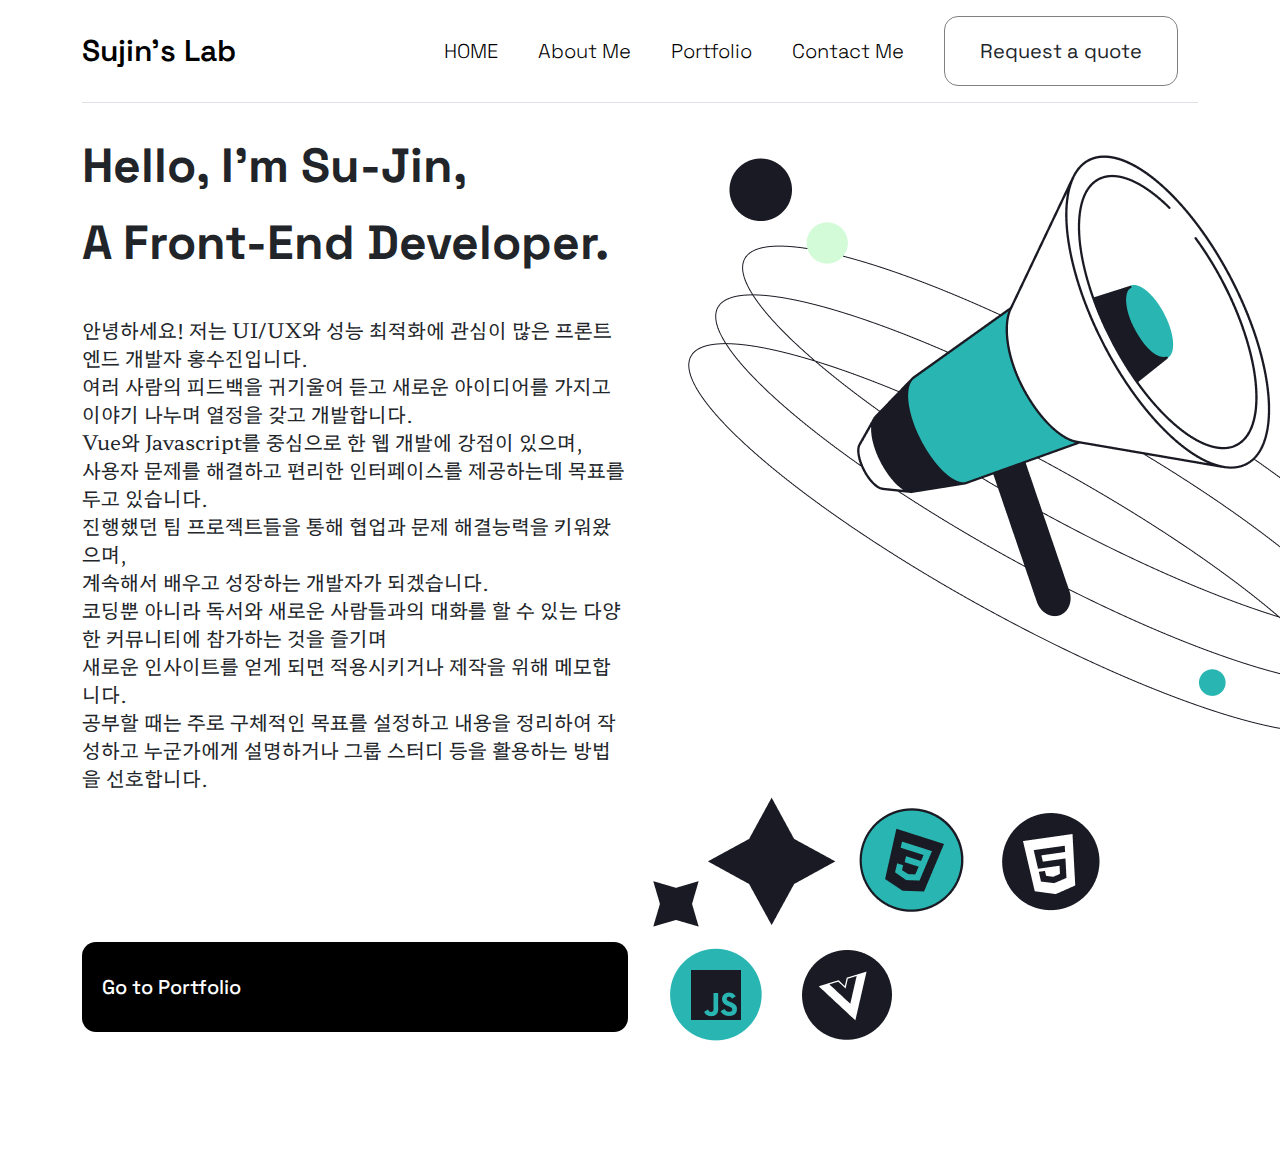
==== index.html @ 1c29b14c "📝 docs: 줄바꿈효과 추가" ====
<!DOCTYPE html>
<html lang="ko">
<head>
  <meta charset="UTF-8">
  <meta name="viewport" content="width=device-width, initial-scale=1.0">
  <title>수진의 프론트엔드 포트폴리오입니다.</title>
  <link rel="preconnect" href="https://fonts.googleapis.com">
  <link rel="preconnect" href="https://fonts.gstatic.com" crossorigin>
  <link href="https://fonts.googleapis.com/css2?family=Hahmlet:wght@100..900&family=Space+Grotesk:wght@300..700&display=swap" rel="stylesheet">
  <link rel="stylesheet" href="https://cdn.jsdelivr.net/npm/bootstrap@5.3.3/dist/css/bootstrap.min.css">
  <link rel="stylesheet" href="reset.css">
  <link rel="stylesheet" href="common.css">
  <script src="https://cdn.jsdelivr.net/npm/bootstrap@5.3.3/dist/js/bootstrap.bundle.min.js"></script>
</head>
<body>
  <header>
    <div class="container">
      <div class="header_wrapper d-flex flex-wrap justify-content-center py-3 mb-4 border-bottom">
        <h1 class="d-flex align-items-center mb-3 mb-md-0 me-md-auto link-body-emphasis"><a href="index.html" >Sujin’s Lab</a></h1>
        <nav>
          <ul class="nav nav-pills d-flex align-items-center">
            <li class="nav-item"><a href="index.html">HOME</a></li>
            <li class="nav-item"><a href="aboutme.html">About Me</a></li>
            <li class="nav-item"><a href="portfolio.html">Portfolio</a></li>
            <li class="nav-item"><a href="conatctme.html">Contact Me</a></li>
            <li class="nav-item"><a href="conatctme.html" class="btn">Request a quote</a></li>
          </ul>
        </nav>
      </div>
    </div>
  </header>

  <main>
    <div class="container">
      <div class="main_wrapper d-flex justify-content-between row">
        <div class=" col-12 col-sm-6">
          <h2 class="row text-capitalize fs-0 fw-bold">
            <span class="block">Hello, I’m Su-jin,</span>
            <span class="block">a Front-end Developer.</span>
          </h2>
          <p lang="ko">
            안녕하세요! 저는 UI/UX와 성능 최적화에 관심이 많은 프론트엔드 개발자 홍수진입니다.
            <span class="block">여러 사람의 피드백을 귀기울여 듣고 새로운 아이디어를 가지고 이야기 나누며 열정을 갖고 개발합니다.</span>
            <span class="block">Vue와 Javascript를 중심으로 한 웹 개발에 강점이 있으며,</span>
            <span class="block">사용자 문제를 해결하고 편리한 인터페이스를 제공하는데 목표를 두고 있습니다.</span>
            <span class="block">진행했던 팀 프로젝트들을 통해 협업과 문제 해결능력을 키워왔으며,</span>
            <span class="block">계속해서 배우고 성장하는 개발자가 되겠습니다.</span>
            <span class="block"></span>
            <span class="block">코딩뿐 아니라 독서와 새로운 사람들과의 대화를 할 수 있는 다양한 커뮤니티에 참가하는 것을 즐기며</span>
            <span class="block">새로운 인사이트를 얻게 되면 적용시키거나 제작을 위해 메모합니다.</span>
            <span class="block"></span>
            <span class="block">공부할 때는 주로 구체적인 목표를 설정하고 내용을 정리하여 작성하고 누군가에게 설명하거나 그룹 스터디 등을 활용하는 방법을 선호합니다.</span>
          </p>
          <div class="btn_portfolio">
            <a href="portfolio.html">
              Go to Portfolio
            </a>
          </div>
        </div>
        <div class="img_container col-12 col-sm-6">
          <!-- 메인 이미지 -->
          <img src="images/index_speaker.png" alt="Main" class="main-img" />
          
          <!-- 회전하는 이미지 -->
          <img src="images/rotate_star.png" class="rotate-img" />
      
          <!-- 깜빡이는 이미지 -->
          <img src="images/blink_star.png" class="blink-img" />
          
          <!-- 둥둥 떠다니는 이미지 -->
          <img src="images/floating_css.png" class="floate-img move-up-down" />
          <img src="images/floating_html.png" class="floate-img move-up-down" />
          <img src="images/floating_javascript.png" class="floate-img move-up-down" />
          <img src="images/floating_vue.png" class="floate-img move-up-down" />
        </div>
      </div>
    </div>
  </main>

  <footer>


  </footer>
</body>
</html>
---- common.css ----
:root{
  /* color */
  --primary: #191A23;
  --secondary: #00C6C1;
  --navy:#D3FBD8;
  --black:#000000;
  --white:#ffffff;
  --gray:#F3F3F3;
  --dark:#191A23;
  
}


/* reset */




/* common 공통 */


/* fonts */

body {
  font-family: 'Space Grotesk', 'hahmlet', sans-serif;
  font-size:20px;
  font-weight:500;
}


p:lang(ko) {
  font-family: 'hahmlet';
  font-size:18px;
  font-weight:400;
}

header{
  font-family: 'Space Grotesk';
  font-weight:300;
}


.block{
  display: block;
}


/* Header */

header h1{
  font-size:30px;
  font-weight:600;
}
header .nav-item{
  margin: 0 20px;
  line-height: 28px;
}

header .nav-item a:hover{
color:var(--secondary);
font-weight: bolder;
}

header .nav-item:last-child{
  margin-top: 0px;

}
header .nav-item .btn{
  border:0.5px solid gray;
  border-radius: 14px;
  font-size:20px;
  line-height: 28px;
  margin:0;
  padding: 20px 35px;
  line-height: 28px;
}
header .nav-item .btn:hover{
  background: var(--primary);
  color:var(--white);
}

footer{
  height: 100px;
}




/* main */

.main_wrapper h2{
  margin-bottom: 35px;
}

.main_wrapper h2 span{
  /* font-size: 60px; 부트스트랩 fs-1~6으로 전환 시도 중*/
  line-height: 77px;
}
.main_wrapper p{
  font-size: 20px;
  line-height: 28px;
}

.main_wrapper .btn_portfolio{
  background-color: var(--black);
  padding: 35px 20px;
  border-radius: 14px;
  font-size: 20px;
  margin-top: 150px;
}
.main_wrapper .btn_portfolio a{
color: var(--white);
}

/* 모바일 - Grid 반응형 내용 추가 */



/* fs폰트 크기 정리*/
.fs-0 { font-size: 3rem; }
/*.fs-1 { font-size: 2.5rem; 40px } */
/*.fs-2 { font-size: 2rem; 32px } */
/*.fs-3 { font-size: 1.75rem; 28px } */
/*.fs-4 { font-size: 1.5rem; 24px} */
/*.fs-5 { font-size: 1.25rem; 20px } */
/*.fs-6 { font-size: 1rem; 16px} */

/* md 이상, 태블릿 버전 */
@media (min-width: 768px) {
  /* .fs-md-1 { font-size: 3rem; }
  .fs-md-2 { font-size: 2.5rem; }
  .fs-md-3 { font-size: 2rem; }
  .fs-md-4 { font-size: 1.75rem; }
  .fs-md-5 { font-size: 1.5rem; }
  .fs-md-6 { font-size: 1.25rem; } */
}

/* lg 이상, PC 버전 */
@media (min-width: 992px) {
  /* .fs-lg-1 { font-size: 3.5rem; }
  .fs-lg-2 { font-size: 3rem; }
  .fs-lg-3 { font-size: 2.5rem; }
  .fs-lg-4 { font-size: 2rem; }
  .fs-lg-5 { font-size: 1.75rem; }
  .fs-lg-6 { font-size: 1.5rem; } */
}
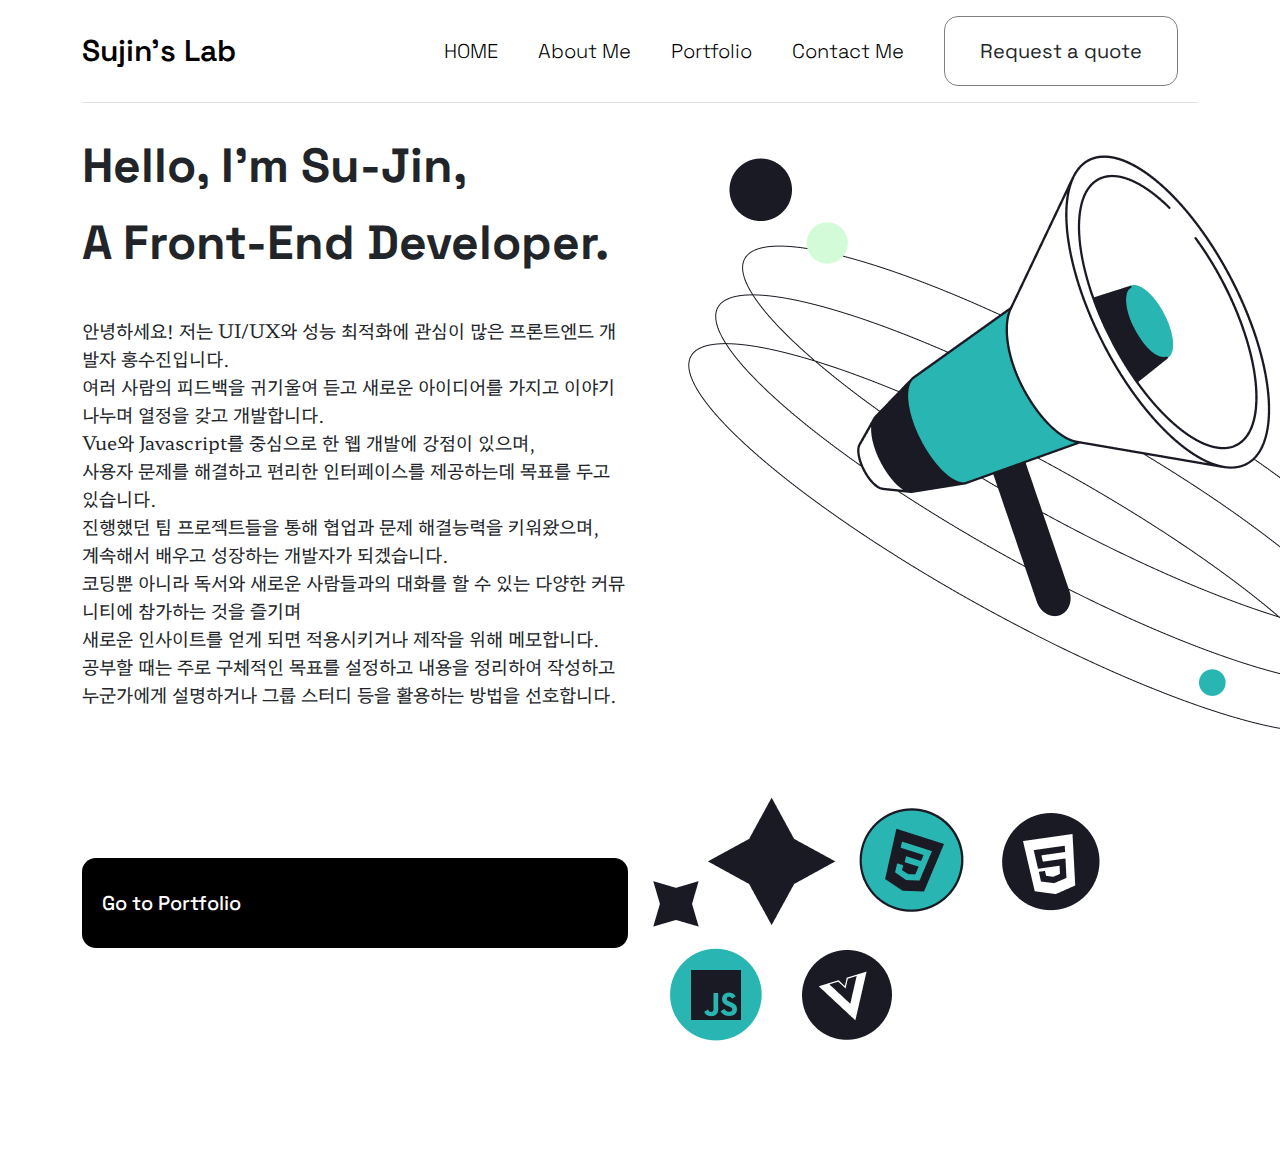
==== commit c2972396: "📝 docs: 폰트 크기 및 줄바꿈 시도 중" ====
--- a/index.html
+++ b/index.html
@@ -38,8 +38,9 @@
             <span class="block">Hello, I’m Su-jin,</span>
             <span class="block">a Front-end Developer.</span>
           </h2>
-          <p lang="ko">
-            안녕하세요! 저는 UI/UX와 성능 최적화에 관심이 많은 프론트엔드 개발자 홍수진입니다.
+          <p lang="ko" class="fs-52">
+            안녕하세요!
+            <span>저는 UI/UX와 성능 최적화에 관심이 많은 프론트엔드 개발자 홍수진입니다.</span>
             <span class="block">여러 사람의 피드백을 귀기울여 듣고 새로운 아이디어를 가지고 이야기 나누며 열정을 갖고 개발합니다.</span>
             <span class="block">Vue와 Javascript를 중심으로 한 웹 개발에 강점이 있으며,</span>
             <span class="block">사용자 문제를 해결하고 편리한 인터페이스를 제공하는데 목표를 두고 있습니다.</span>
--- a/common.css
+++ b/common.css
@@ -9,11 +9,8 @@
   --white:#ffffff;
   --gray:#F3F3F3;
   --dark:#191A23;
-  
 }
 
-
-/* reset */
 
 
 
@@ -125,24 +122,17 @@
 /*.fs-3 { font-size: 1.75rem; 28px } */
 /*.fs-4 { font-size: 1.5rem; 24px} */
 /*.fs-5 { font-size: 1.25rem; 20px } */
+.fs-52 { font-size: 1.15rem !important; }
 /*.fs-6 { font-size: 1rem; 16px} */
 
-/* md 이상, 태블릿 버전 */
-@media (min-width: 768px) {
-  /* .fs-md-1 { font-size: 3rem; }
-  .fs-md-2 { font-size: 2.5rem; }
-  .fs-md-3 { font-size: 2rem; }
-  .fs-md-4 { font-size: 1.75rem; }
-  .fs-md-5 { font-size: 1.5rem; }
-  .fs-md-6 { font-size: 1.25rem; } */
-}
-
-/* lg 이상, PC 버전 */
-@media (min-width: 992px) {
-  /* .fs-lg-1 { font-size: 3.5rem; }
-  .fs-lg-2 { font-size: 3rem; }
-  .fs-lg-3 { font-size: 2.5rem; }
-  .fs-lg-4 { font-size: 2rem; }
-  .fs-lg-5 { font-size: 1.75rem; }
-  .fs-lg-6 { font-size: 1.5rem; } */
+/* sm 이상, 모바일 이상 버전 */
+@media (min-width: 576px) {
+  .fs-sm-0 { font-size: 3rem !important; }
+  .fs-sm-1 { font-size: 2.5rem !important; }
+  .fs-sm-2 { font-size: 2rem !important; }
+  .fs-sm-3 { font-size: 1.75rem !important; }
+  .fs-sm-4 { font-size: 1.5rem !important; }
+  .fs-sm-5 { font-size: 1.25rem !important; }
+  .fs-sm-6 { font-size: 1rem !important; }
+  .fs-sm-7 { font-size: 0.75rem !important; }
 }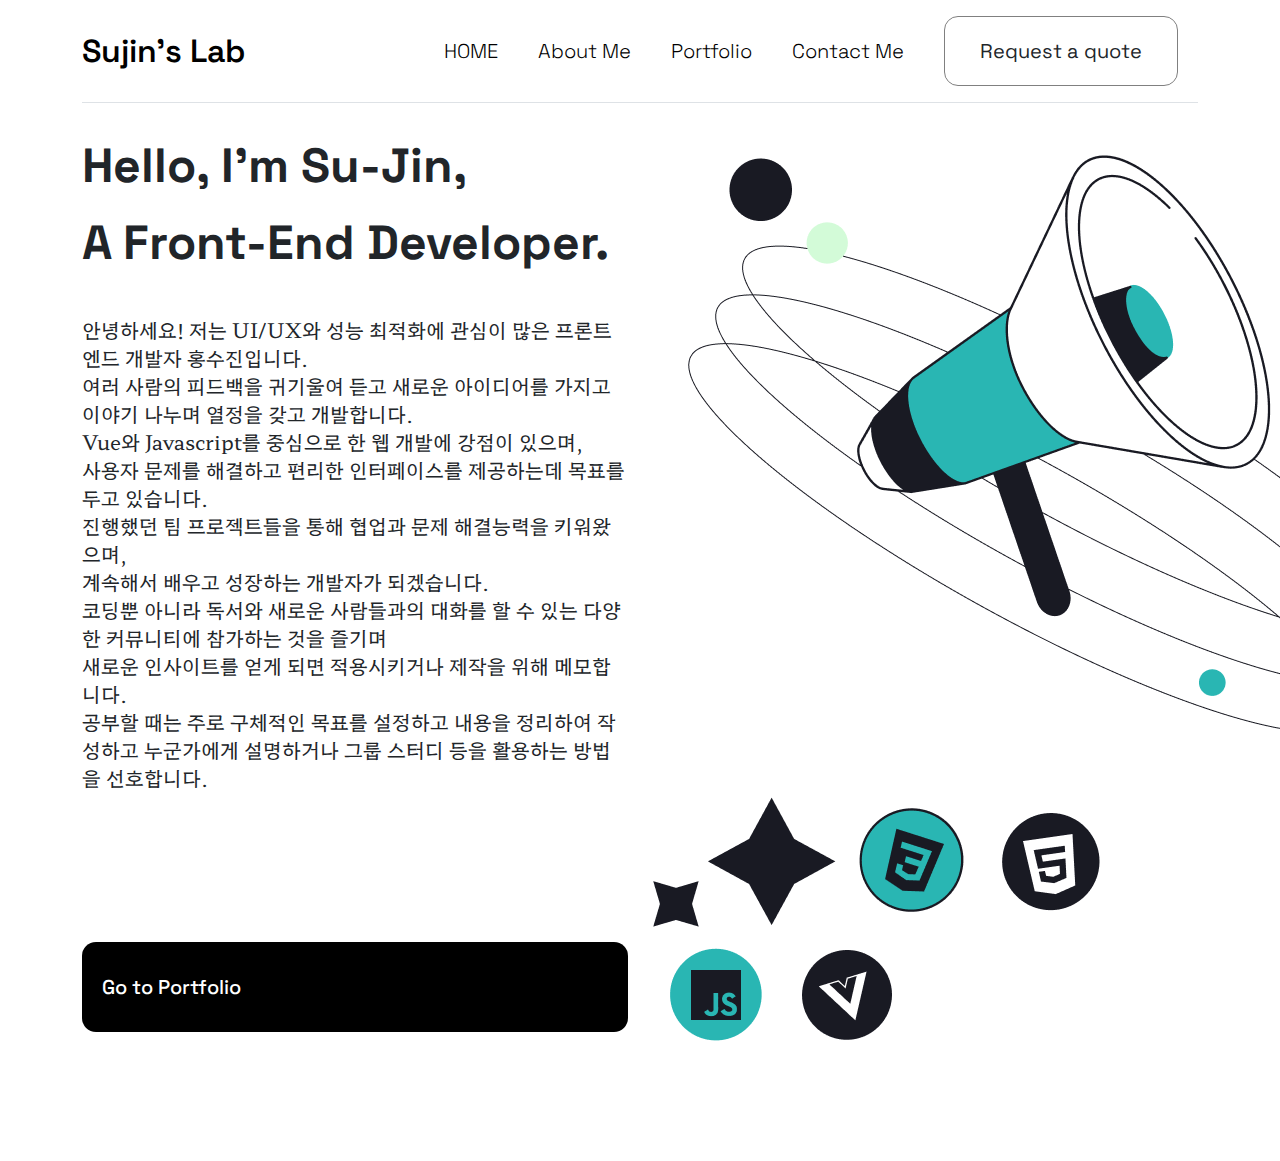
==== commit a5de9c29: "📝 docs: bootstrap fs클래스 적용" ====
--- a/index.html
+++ b/index.html
@@ -16,14 +16,14 @@
   <header>
     <div class="container">
       <div class="header_wrapper d-flex flex-wrap justify-content-center py-3 mb-4 border-bottom">
-        <h1 class="d-flex align-items-center mb-3 mb-md-0 me-md-auto link-body-emphasis"><a href="index.html" >Sujin’s Lab</a></h1>
+        <h1 class="d-flex align-items-center fs-2 mb-3 mb-md-0 me-md-auto link-body-emphasis"><a href="index.html" >Sujin’s Lab</a></h1>
         <nav>
           <ul class="nav nav-pills d-flex align-items-center">
             <li class="nav-item"><a href="index.html">HOME</a></li>
             <li class="nav-item"><a href="aboutme.html">About Me</a></li>
             <li class="nav-item"><a href="portfolio.html">Portfolio</a></li>
             <li class="nav-item"><a href="conatctme.html">Contact Me</a></li>
-            <li class="nav-item"><a href="conatctme.html" class="btn">Request a quote</a></li>
+            <li class="nav-item"><a href="conatctme.html" class="btn fs-5">Request a quote</a></li>
           </ul>
         </nav>
       </div>
@@ -38,7 +38,7 @@
             <span class="block">Hello, I’m Su-jin,</span>
             <span class="block">a Front-end Developer.</span>
           </h2>
-          <p lang="ko" class="fs-52">
+          <p lang="ko" class="fs-5">
             안녕하세요!
             <span>저는 UI/UX와 성능 최적화에 관심이 많은 프론트엔드 개발자 홍수진입니다.</span>
             <span class="block">여러 사람의 피드백을 귀기울여 듣고 새로운 아이디어를 가지고 이야기 나누며 열정을 갖고 개발합니다.</span>
@@ -52,7 +52,7 @@
             <span class="block"></span>
             <span class="block">공부할 때는 주로 구체적인 목표를 설정하고 내용을 정리하여 작성하고 누군가에게 설명하거나 그룹 스터디 등을 활용하는 방법을 선호합니다.</span>
           </p>
-          <div class="btn_portfolio">
+          <div class="btn_portfolio fs-5">
             <a href="portfolio.html">
               Go to Portfolio
             </a>
--- a/common.css
+++ b/common.css
@@ -47,7 +47,7 @@
 /* Header */
 
 header h1{
-  font-size:30px;
+  /* font-size:30px;  fs-2 32px 2rem */
   font-weight:600;
 }
 header .nav-item{
@@ -67,7 +67,7 @@
 header .nav-item .btn{
   border:0.5px solid gray;
   border-radius: 14px;
-  font-size:20px;
+  /*font-size:20px;   fs-5 20px */
   line-height: 28px;
   margin:0;
   padding: 20px 35px;
@@ -96,7 +96,7 @@
   line-height: 77px;
 }
 .main_wrapper p{
-  font-size: 20px;
+  /* font-size: 20px;   fs-5 */
   line-height: 28px;
 }
 
@@ -104,7 +104,7 @@
   background-color: var(--black);
   padding: 35px 20px;
   border-radius: 14px;
-  font-size: 20px;
+  /* font-size: 20px;   fs-5 */
   margin-top: 150px;
 }
 .main_wrapper .btn_portfolio a{
@@ -116,7 +116,9 @@
 
 
 /* fs폰트 크기 정리*/
-.fs-0 { font-size: 3rem; }
+.fs-02 {font-size: 4rem !important;}  /* 60px */
+.fs-01 {font-size: 3.5rem !important;}  /* 56px */
+.fs-0 { font-size: 3rem !important; }  /* 48px */
 /*.fs-1 { font-size: 2.5rem; 40px } */
 /*.fs-2 { font-size: 2rem; 32px } */
 /*.fs-3 { font-size: 1.75rem; 28px } */
@@ -126,7 +128,7 @@
 /*.fs-6 { font-size: 1rem; 16px} */
 
 /* sm 이상, 모바일 이상 버전 */
-@media (min-width: 576px) {
+/* @media (min-width: 576px) {
   .fs-sm-0 { font-size: 3rem !important; }
   .fs-sm-1 { font-size: 2.5rem !important; }
   .fs-sm-2 { font-size: 2rem !important; }
@@ -135,4 +137,4 @@
   .fs-sm-5 { font-size: 1.25rem !important; }
   .fs-sm-6 { font-size: 1rem !important; }
   .fs-sm-7 { font-size: 0.75rem !important; }
-}+} */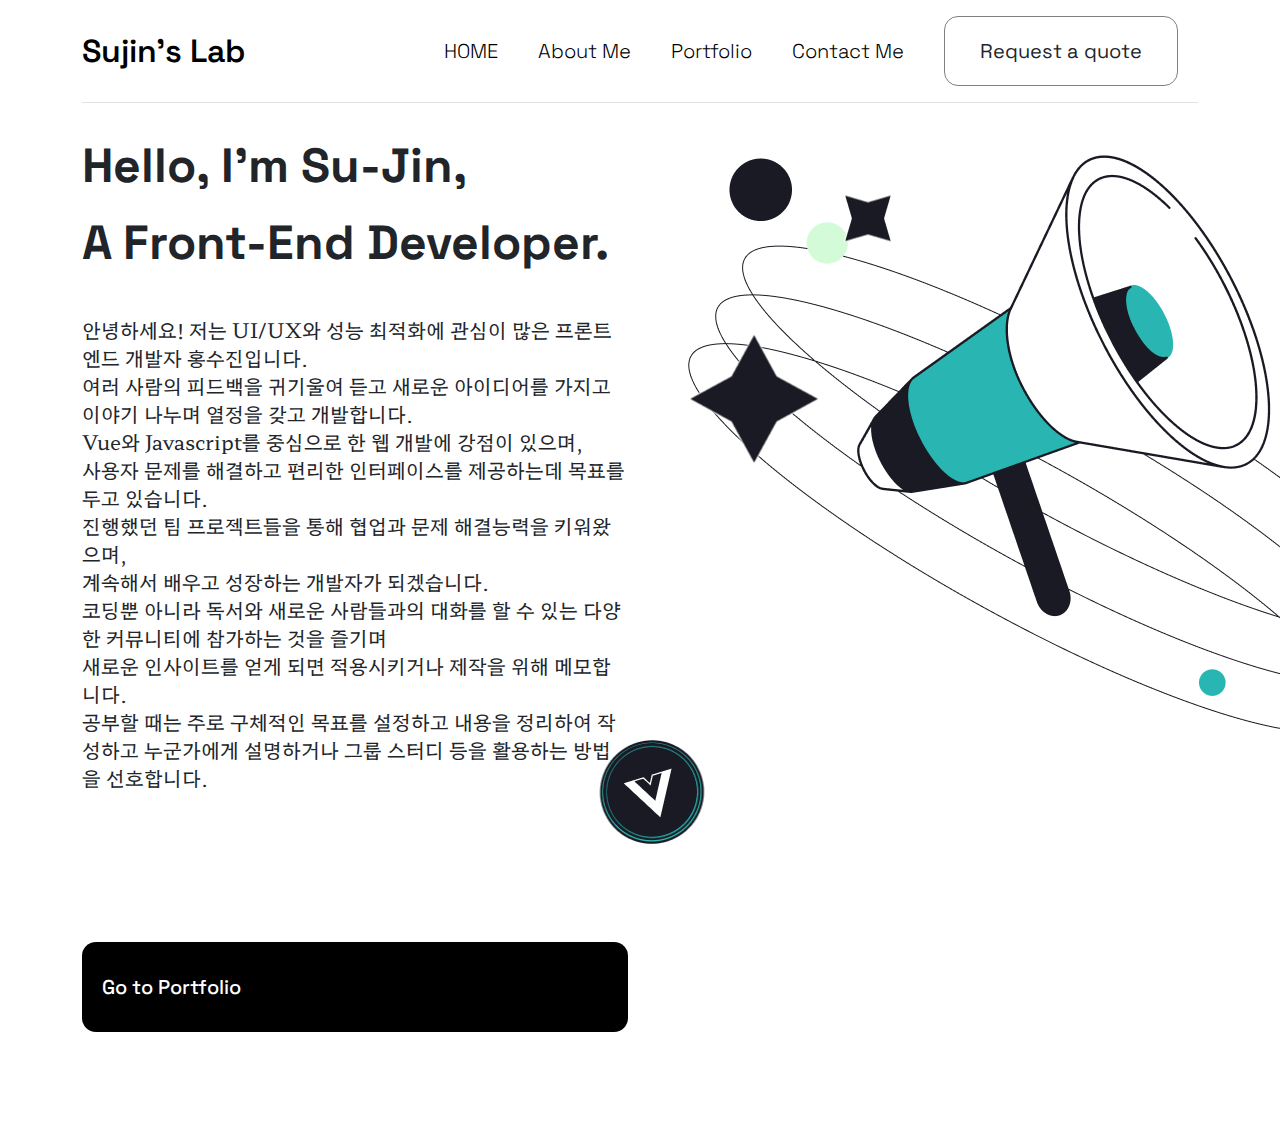
==== commit accafc8e: "📝 docs: rotate-img animation적용" ====
--- a/index.html
+++ b/index.html
@@ -10,6 +10,7 @@
   <link rel="stylesheet" href="https://cdn.jsdelivr.net/npm/bootstrap@5.3.3/dist/css/bootstrap.min.css">
   <link rel="stylesheet" href="reset.css">
   <link rel="stylesheet" href="common.css">
+  <link rel="stylesheet"  href="https://cdnjs.cloudflare.com/ajax/libs/animate.css/4.1.1/animate.min.css">
   <script src="https://cdn.jsdelivr.net/npm/bootstrap@5.3.3/dist/js/bootstrap.bundle.min.js"></script>
 </head>
 <body>
@@ -63,10 +64,10 @@
           <img src="images/index_speaker.png" alt="Main" class="main-img" />
           
           <!-- 회전하는 이미지 -->
-          <img src="images/rotate_star.png" class="rotate-img" />
+          <img src="images/rotate_star.png" class="rotate-img animate__animated animate__swing animate__delay-2s animate__infinite" />
       
           <!-- 깜빡이는 이미지 -->
-          <img src="images/blink_star.png" class="blink-img" />
+          <img src="images/blink_star.png" class="blink-img animate__animated animate__heartBeat" />
           
           <!-- 둥둥 떠다니는 이미지 -->
           <img src="images/floating_css.png" class="floate-img move-up-down" />
--- a/common.css
+++ b/common.css
@@ -137,4 +137,31 @@
   .fs-sm-5 { font-size: 1.25rem !important; }
   .fs-sm-6 { font-size: 1rem !important; }
   .fs-sm-7 { font-size: 0.75rem !important; }
-} */+} */
+
+
+/* index */
+.img_container{
+  position: relative;
+}
+
+.rotate-img,
+.blink-img,
+.floate-img{
+  position: absolute;
+  transform: translate(-50%,-50%);
+}
+
+.rotate-img{
+left: 40%;
+top:10%;
+}
+
+.blink-img{
+  left: 20%;
+  top:30%;
+}
+
+.floate-img{
+
+}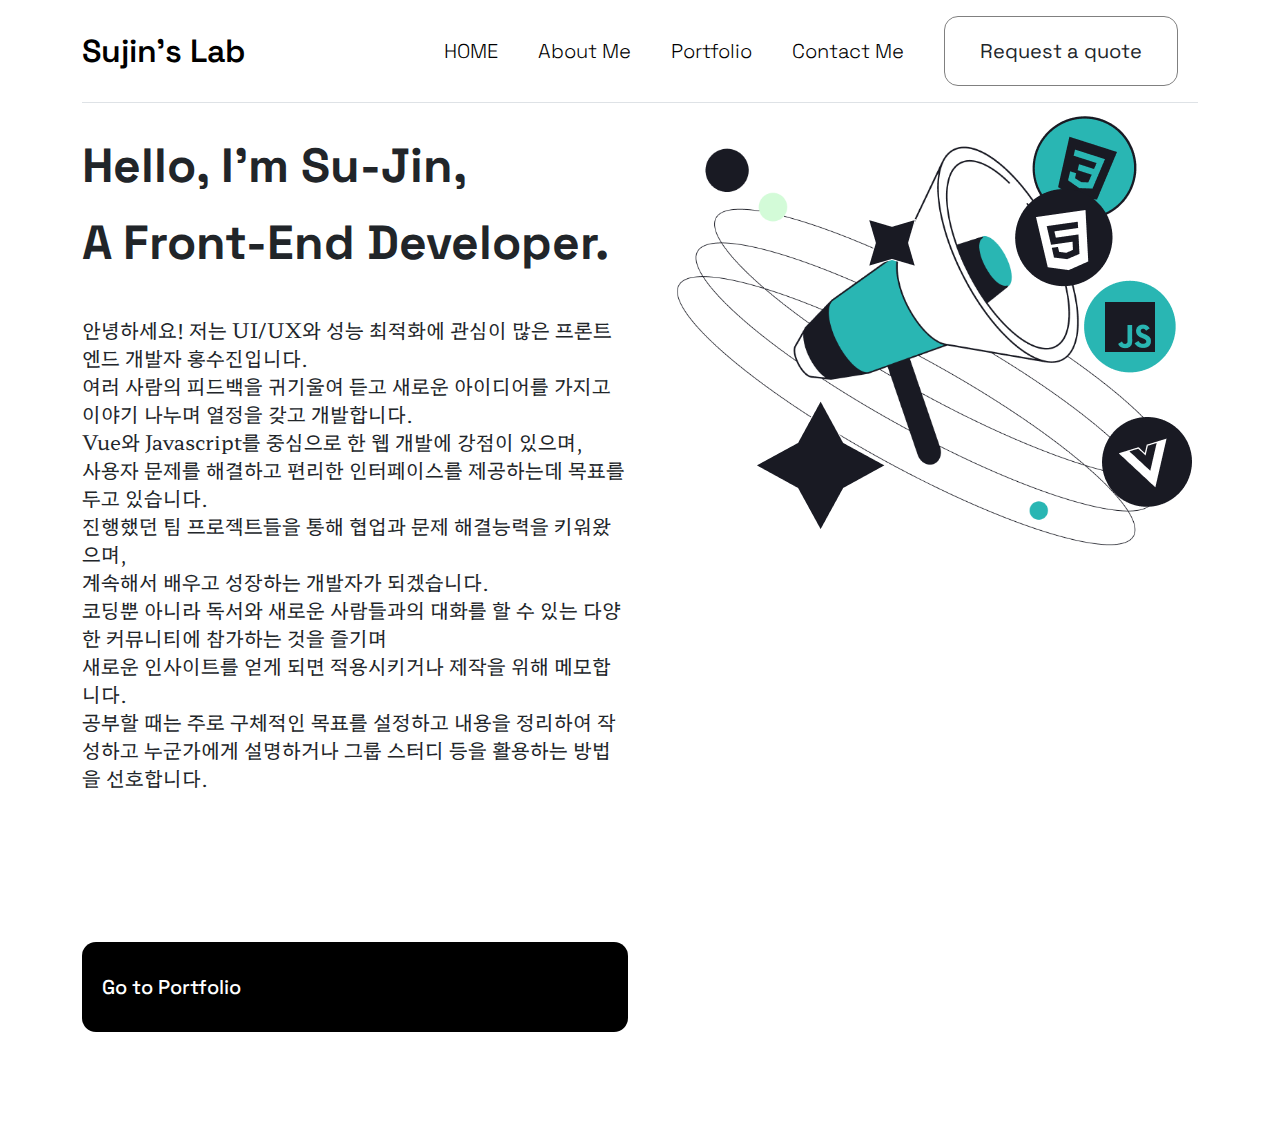
==== commit 37980771: "📝 docs: img 요소 위치설정정" ====
--- a/index.html
+++ b/index.html
@@ -61,13 +61,13 @@
         </div>
         <div class="img_container col-12 col-sm-6">
           <!-- 메인 이미지 -->
-          <img src="images/index_speaker.png" alt="Main" class="main-img" />
+          <img src="images/index_speaker.png" alt="Main" class="main-img img-fluid" />
           
           <!-- 회전하는 이미지 -->
-          <img src="images/rotate_star.png" class="rotate-img animate__animated animate__swing animate__delay-2s animate__infinite" />
+          <img src="images/rotate_star.png" class="rotate-img img-fluid animate__animated animate__swing animate__delay-2s" />
       
           <!-- 깜빡이는 이미지 -->
-          <img src="images/blink_star.png" class="blink-img animate__animated animate__heartBeat" />
+          <img src="images/blink_star.png" class="blink-img img-fluid animate__animated animate__heartBeat" />
           
           <!-- 둥둥 떠다니는 이미지 -->
           <img src="images/floating_css.png" class="floate-img move-up-down" />
--- a/common.css
+++ b/common.css
@@ -143,13 +143,19 @@
 /* index */
 .img_container{
   position: relative;
+  /* width: 100%; */
+}
+.main-img{
+  top:0%;
+  
 }
 
 .rotate-img,
 .blink-img,
 .floate-img{
   position: absolute;
-  transform: translate(-50%,-50%);
+  transform: scale(1);
+
 }
 
 .rotate-img{
@@ -162,6 +168,48 @@
   top:30%;
 }
 
-.floate-img{
-
+.floate-img:nth-of-type(4) {
+  right: 10%;
+  top: -3%;
+}
+
+.floate-img:nth-of-type(5) {
+  right: 14%;
+  top: 5%;
+}
+
+.floate-img:nth-of-type(6) {
+  right: 3%;
+  top: 15%;
+}
+.floate-img:nth-of-type(7) {
+  right: 0%;
+  top: 30%;
+}
+
+@media (max-width: 1200px) {
+  .rotate-img,
+  .blink-img,
+  .floate-img{
+    transform: /*translate(-50%, -50%)*/
+    scale(0.8);
+  }
+}
+
+@media (max-width: 992px) {
+  .rotate-img,
+  .blink-img,
+  .floate-img{
+    transform: /*translate(-50%, -50%)*/
+    scale(0.6);
+  }
+}
+
+@media (max-width: 768px) {
+  .rotate-img,
+  .blink-img,
+  .floate-img{
+    transform: translate(-50%, -50%) scale(0.6);
+    /* display: none;  */
+  }
 }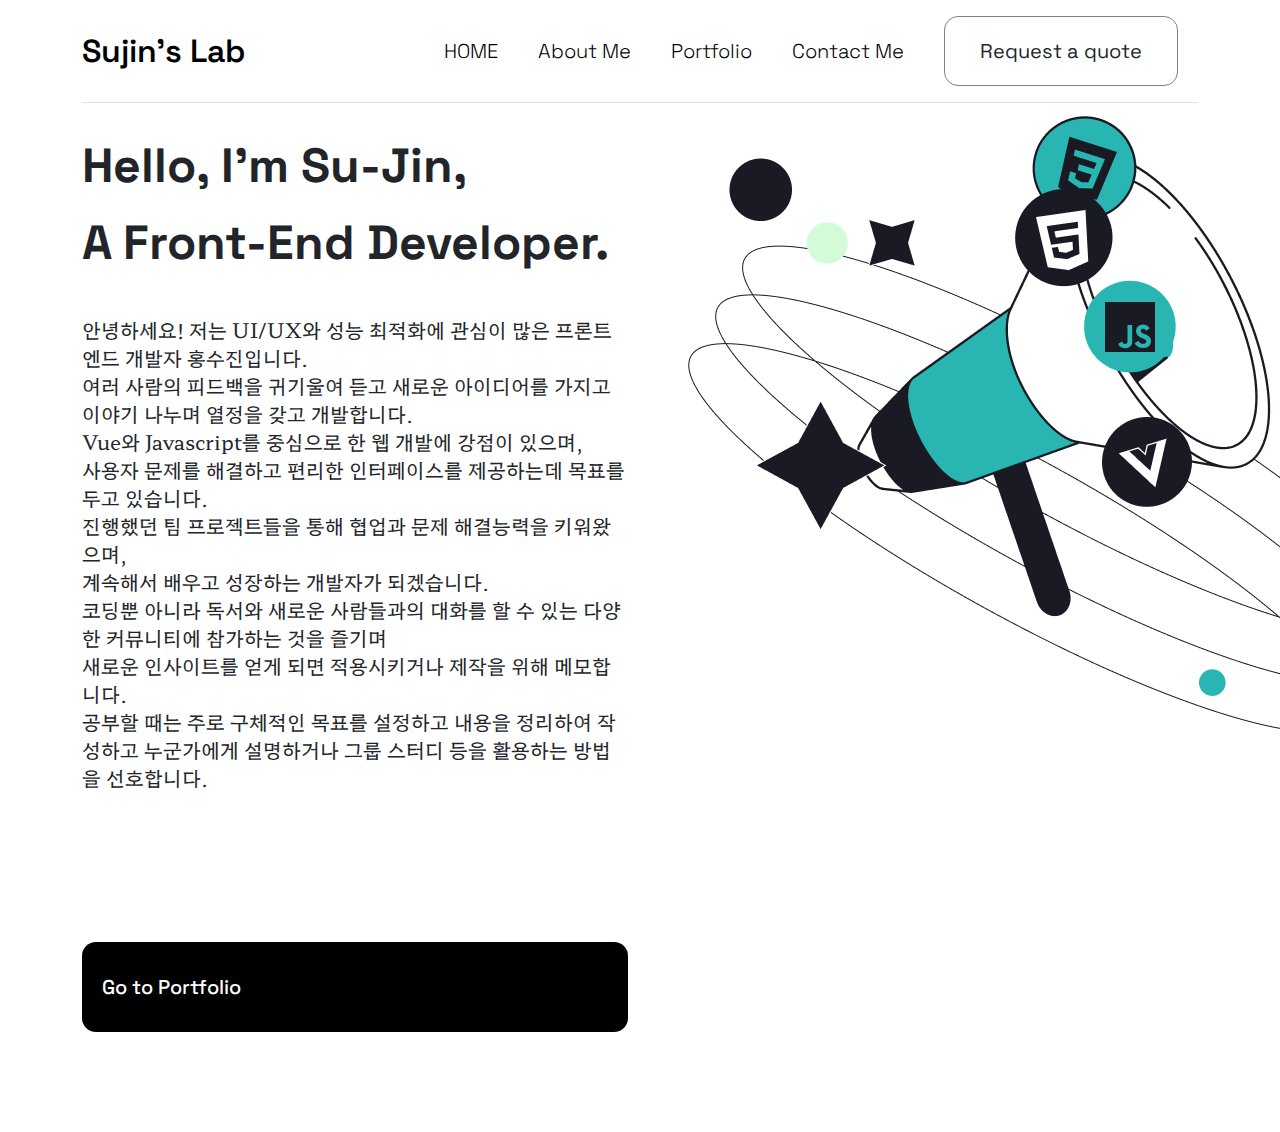
==== commit 84618930: "📝 docs: index 메인 우측 아이콘 animate css적용" ====
--- a/index.html
+++ b/index.html
@@ -61,13 +61,13 @@
         </div>
         <div class="img_container col-12 col-sm-6">
           <!-- 메인 이미지 -->
-          <img src="images/index_speaker.png" alt="Main" class="main-img img-fluid" />
+          <img src="images/index_speaker.png" alt="Main" class="main-img" />
           
           <!-- 회전하는 이미지 -->
-          <img src="images/rotate_star.png" class="rotate-img img-fluid animate__animated animate__swing animate__delay-2s" />
+          <img src="images/rotate_star.png" class="rotate-img animate__animated animate__swing animate__delay-2s" />
       
           <!-- 깜빡이는 이미지 -->
-          <img src="images/blink_star.png" class="blink-img img-fluid animate__animated animate__heartBeat" />
+          <img src="images/blink_star.png" class="blink-img animate__animated animate__heartBeat animate__delay-2s" />
           
           <!-- 둥둥 떠다니는 이미지 -->
           <img src="images/floating_css.png" class="floate-img move-up-down" />
--- a/common.css
+++ b/common.css
@@ -1,5 +1,3 @@
-
-
 :root{
   /* color */
   --primary: #191A23;
@@ -12,11 +10,7 @@
 }
 
 
-
-
-
 /* common 공통 */
-
 
 /* fonts */
 
@@ -25,7 +19,6 @@
   font-size:20px;
   font-weight:500;
 }
-
 
 p:lang(ko) {
   font-family: 'hahmlet';
@@ -38,7 +31,7 @@
   font-weight:300;
 }
 
-
+/* etc */
 .block{
   display: block;
 }
@@ -67,7 +60,6 @@
 header .nav-item .btn{
   border:0.5px solid gray;
   border-radius: 14px;
-  /*font-size:20px;   fs-5 20px */
   line-height: 28px;
   margin:0;
   padding: 20px 35px;
@@ -81,7 +73,6 @@
 footer{
   height: 100px;
 }
-
 
 
 
@@ -127,28 +118,13 @@
 .fs-52 { font-size: 1.15rem !important; }
 /*.fs-6 { font-size: 1rem; 16px} */
 
-/* sm 이상, 모바일 이상 버전 */
-/* @media (min-width: 576px) {
-  .fs-sm-0 { font-size: 3rem !important; }
-  .fs-sm-1 { font-size: 2.5rem !important; }
-  .fs-sm-2 { font-size: 2rem !important; }
-  .fs-sm-3 { font-size: 1.75rem !important; }
-  .fs-sm-4 { font-size: 1.5rem !important; }
-  .fs-sm-5 { font-size: 1.25rem !important; }
-  .fs-sm-6 { font-size: 1rem !important; }
-  .fs-sm-7 { font-size: 0.75rem !important; }
-} */
-
 
 /* index */
 .img_container{
   position: relative;
   /* width: 100%; */
 }
-.main-img{
-  top:0%;
-  
-}
+
 
 .rotate-img,
 .blink-img,
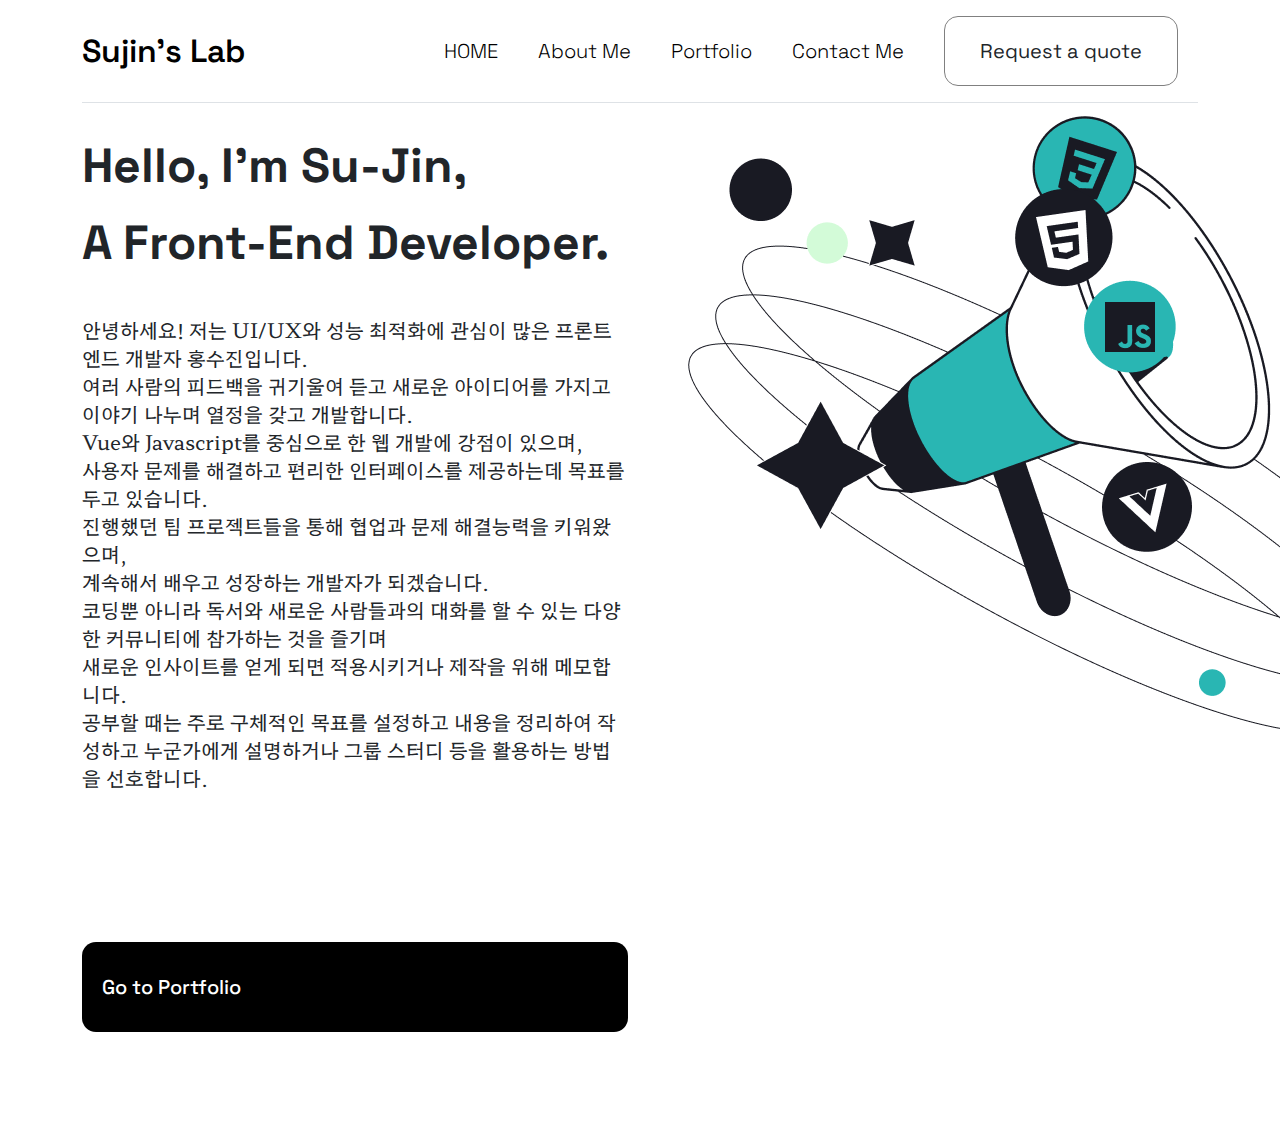
==== commit 68877440: "🔨 chore: html정돈" ====
--- a/index.html
+++ b/index.html
@@ -13,6 +13,7 @@
   <link rel="stylesheet"  href="https://cdnjs.cloudflare.com/ajax/libs/animate.css/4.1.1/animate.min.css">
   <script src="https://cdn.jsdelivr.net/npm/bootstrap@5.3.3/dist/js/bootstrap.bundle.min.js"></script>
 </head>
+
 <body>
   <header>
     <div class="container">
--- a/common.css
+++ b/common.css
@@ -160,7 +160,7 @@
 }
 .floate-img:nth-of-type(7) {
   right: 0%;
-  top: 30%;
+  top: 35%;
 }
 
 @media (max-width: 1200px) {
